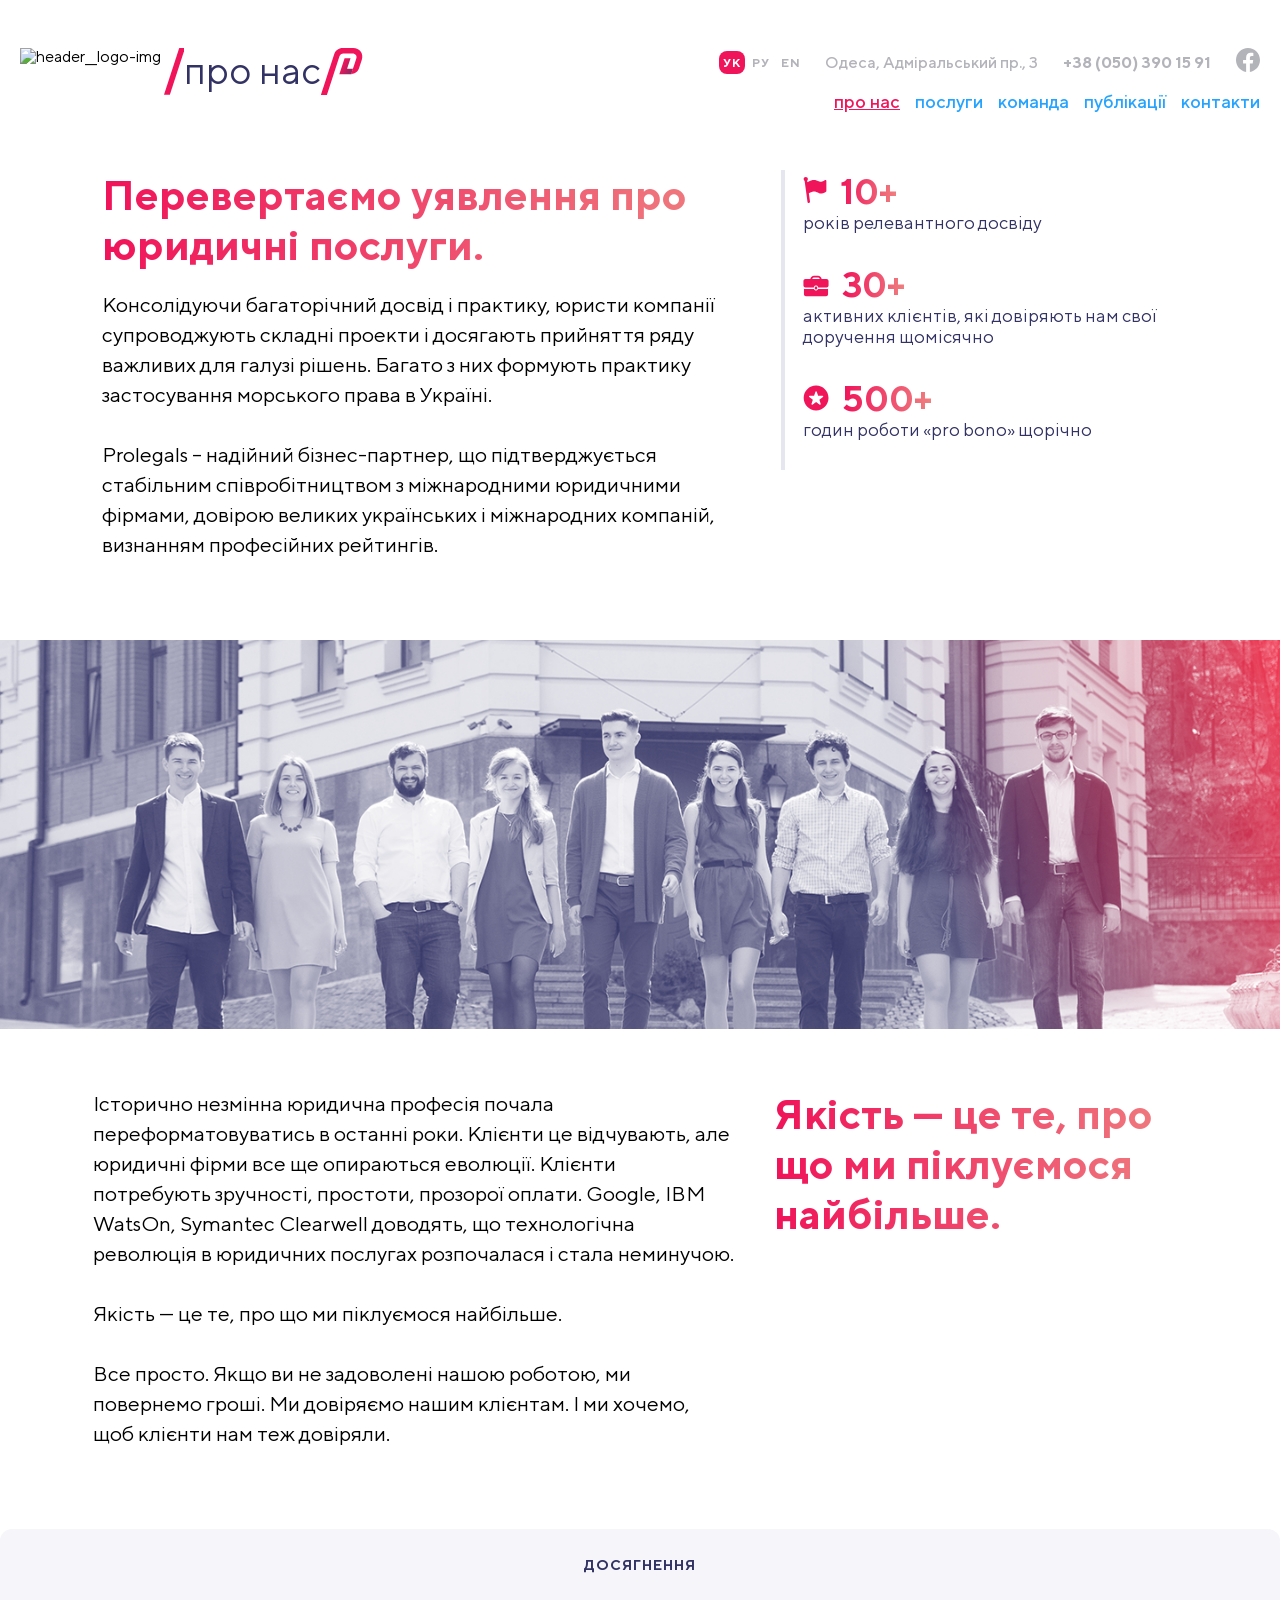
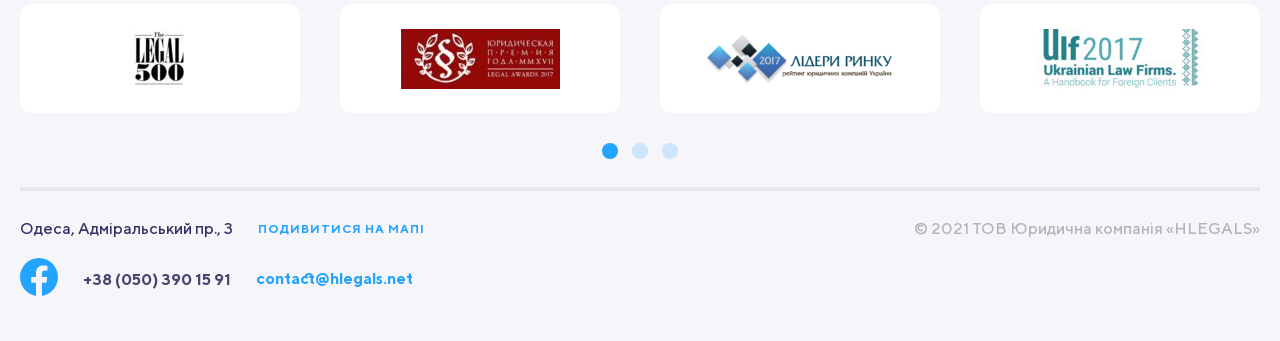
==== about.html @ 5c347036 "Заканчиваю archievments" ====
<!DOCTYPE html>
<html lang="zxx">

<head>
  <meta charset="UTF-8">
  <meta name="viewport" content="width=device-width, initial-scale=1.0">
  <meta http-equiv="X-UA-Compatible" content="ie=edge">
  <title>Hlegals servises</title>
  <link rel="stylesheet" href="assets/css/style.css">
  <link rel="shortcut icon" type="image/png" href="assets/img/favicon.svg">
</head>

<body>

  <header class="header header--second">
    <div class="container">
      <div class="header__grid header__grid--alt">
        <div class="header__logo header__logo--secondary">
          <a class="header__logo-link" href="index.html">
            <img class="header__logo-img" src="assets/img/Logo-header-second.svg" alt="header__logo-img">
          </a>
          <span class="header__logo-title header__logo-title--alt">про нас</span>
        </div>

        <nav class="header__actions actions">
          <div class="actions__lang">
            <a class="actions__lang-link actions__lang-link--active" href="#">УК</a>
            <a class="actions__lang-link actions__lang-link--alt" href="#">РУ</a>
            <a class="actions__lang-link actions__lang-link--alt" href="#">EN</a>
          </div>

          <address class="actions__address">
            <a class="actions__address-link actions__address-link--alt"
              href="https://www.google.com/maps?q=%D0%9E%D0%B4%D0%B5%D1%81%D0%B0,+%D0%90%D0%B4%D0%BC%D1%96%D1%80%D0%B0%D0%BB%D1%8C%D1%81%D1%8C%D0%BA%D0%B8%D0%B9+%D0%BF%D1%80.,+3&um=1&ie=UTF-8&sa=X&ved=2ahUKEwiUn9HohcD7AhVwQ0EAHQjmD-EQ_AUoAXoECAIQAw"
              target="_blank">Одеса,
              Адміральський пр., 3</a>
          </address>

          <div class="actions__phone">
            <a class="actions__phone-link actions__phone-link--alt" href="tel:+380503901591">+38 (050) 390 15 91</a>
          </div>

          <div class="actions__social">
            <a class="actions__social-link actions__social-link--alt" href="#">
              <svg width="24" height="24" viewBox="0 0 24 24" fill="none" xmlns="http://www.w3.org/2000/svg">
                <g clip-path="url(#clip0_40508_1544)">
                  <path class="actions__social-img" d=" M24 12.0733C24 5.40541 18.6274 0 12 0C5.37258 0 0 5.40541 0 12.0733C0 18.0995 4.38823 23.0943
                    10.125 24V15.5633H7.07813V12.0733H10.125V9.41343C10.125 6.38755 11.9165 4.71615 14.6576
                    4.71615C15.9705 4.71615 17.3438 4.95195 17.3438 4.95195V7.92313H15.8306C14.3399 7.92313 13.875
                    8.85379 13.875 9.80857V12.0733H17.2031L16.6711 15.5633H13.875V24C19.6118 23.0943 24 18.0995 24
                    12.0733Z" fill="#B3B3BA" />
                </g>
                <defs>
                  <clipPath id="clip0_40508_1544">
                    <rect width="24" height="24" fill="white" />
                  </clipPath>
                </defs>
              </svg>

            </a>
          </div>
        </nav>

        <nav class="header__navbar-menu navbar">
          <div class="navbar__burger">
            <span class="navbar__burger-row"></span>
            <span class="navbar__burger-row"></span>
            <span class="navbar__burger-row"></span>
          </div>

          <ul class="navbar__list navbar__list--secondary">
            <li class="navbar__item"><a class="navbar__link navbar__link--alt navbar__link--accent-alt" href="#">про
                нас</a></li>
            <li class="navbar__item"><a class="navbar__link navbar__link--alt" href="servise.html">послуги</a></li>
            <li class="navbar__item"><a class="navbar__link navbar__link--alt" href="#">команда</a></li>
            <li class="navbar__item"><a class="navbar__link navbar__link--alt" href="publication.html">публікації</a>
            </li>
            <li class="navbar__item"><a class="navbar__link navbar__link--alt" href="#">контакти</a></li>
          </ul>
        </nav>
      </div>

    </div>
  </header>

  <main class="main">

    <section class="team">

      <div class="team__experiense experiense-team">
        <div class="experiense-team__wrap-text">
          <h3 class="experiense-team__title">Перевертаємо уявлення про юридичні послуги.</h3>
          <p class="experiense-team__description">
            Консолідуючи багаторічний досвід і практику, юристи компанії супроводжують складні проекти і досягають
            прийняття ряду важливих для галузі рішень. Багато з них формують практику застосування морського права в
            Україні. <br> <br>
            Prolegals – надійний бізнес-партнер, що підтверджується стабільним співробітництвом з міжнародними
            юридичними
            фірмами, довірою великих українських і міжнародних компаній, визнанням професійних рейтингів.
          </p>
        </div>

        <div class="experiense-team__wrap-item">
          <div class="experiense-team__item">
            <img class="experiense-team__item-img" src="assets/img/experience-team-item-1.svg" alt="item-1">
            <span class="experiense-team__item-text">10+</span>
            <p class="experiense-team__item-description">років релевантного досвіду</p>
          </div>


          <div class="experiense-team__item">
            <img class="experiense-team__item-img" src="assets/img/experience-team-item-2.svg" alt="item-2">
            <span class="experiense-team__item-text">30+</span>
            <p class="experiense-team__item-description">активних клієнтів, які довіряють нам свої доручення щомісячно
            </p>
          </div>

          <div class="experiense-team__item">
            <img class="experiense-team__item-img" src="assets/img/experience-team-item-3.svg" alt="item-3">
            <span class="experiense-team__item-text">500+</span>
            <p class="experiense-team__item-description">годин роботи «pro bono» щорічно</p>
          </div>
        </div>
      </div>

      <div class="team__foto-box">
        <img class="team__foto" src="assets/img/team.png" alt="team">
        <h2 class="team__title">команда</h2>
      </div>
      <div class="team__text-box">
        <p class="team__description">Історично незмінна юридична професія почала переформатовуватись в останні роки.
          Клієнти це відчувають, але юридичні фірми все ще опираються еволюції. Клієнти потребують зручності, простоти,
          прозорої оплати. Google, IBM WatsОn, Symantec Clearwell доводять, що технологічна революція в юридичних
          послугах
          розпочалася і стала неминучою. <br><br>
          Якість — це те, про що ми піклуємося найбільше. <br><br>
          Все просто. Якщо ви не задоволені нашою роботою, ми повернемо гроші. Ми довіряємо нашим клієнтам. І ми хочемо,
          щоб клієнти нам теж довіряли.</p>
        <h3 class="team__text">Якість — це те, про що ми піклуємося найбільше.</h3>
      </div class="team__text-box">

    </section>

    <section class="archievments">
      <div class="container">
        <h2 class="archievments__title">Досягнення</h2>
        <div class="archievments__item-box">
          <div class="archievments__item">
            <img class="archievments__logo" src="assets/img/archievments-logo-1.png" alt="">
          </div>

          <div class="archievments__item">
            <img class="archievments__logo" src="assets/img/archievments-logo-2.png" alt="">
          </div>

          <div class="archievments__item">
            <img class="archievments__logo" src="assets/img/archievments-logo-3.png" alt="">
          </div>

          <div class="archievments__item">
            <img class="archievments__logo" src="assets/img/archievments-logo-4.png" alt="">
          </div>
        </div>

        <div class="archievments__slider slider__indicators slider__indicators--alt">
          <div class="slider__indicator  active"></div>
          <div class="slider__indicator"></div>
          <div class="slider__indicator"></div>
        </div>


      </div>
    </section>
  </main>

  <footer class="footer">
    <div class="container footer__container">
      <div class="footer__contacts-wrap">
        <address class="footer__contacts">
          <p class="footer__adress"><span class="footer__adress-title">Одеса</span>, Адміральський пр., 3</p>
          <a class="footer__adress-link"
            href="https://www.google.com/maps?q=%D0%9E%D0%B4%D0%B5%D1%81%D0%B0,+%D0%90%D0%B4%D0%BC%D1%96%D1%80%D0%B0%D0%BB%D1%8C%D1%81%D1%8C%D0%BA%D0%B8%D0%B9+%D0%BF%D1%80.,+3&um=1&ie=UTF-8&sa=X&ved=2ahUKEwiUn9HohcD7AhVwQ0EAHQjmD-EQ_AUoAXoECAIQAw"
            target="_blank">Подивитися
            на мапі</a>
        </address>

        <div class="footer__contacts-second">
          <div class="footer__social">
            <a class="footer__social-link" href="#">
              <svg width="38" height="38" viewBox="0 0 38 38" fill="none" xmlns="http://www.w3.org/2000/svg">
                <g clip-path="url(#clip0_40086_1484)">
                  <path class="footer__social-img"
                    d="M38 19.1161C38 8.55857 29.4934 0 19 0C8.50658 0 0 8.55857 0 19.1161C0 28.6575 6.94803 36.5659 16.0312 38V24.6419H11.207V19.1161H16.0312V14.9046C16.0312 10.1136 18.8678 7.46723 23.2078 7.46723C25.2866 7.46723 27.4609 7.84059 27.4609 7.84059V12.545H25.0651C22.7048 12.545 21.9688 14.0185 21.9688 15.5302V19.1161H27.2383L26.3959 24.6419H21.9688V38C31.052 36.5659 38 28.6575 38 19.1161Z"
                    fill="#24A3FF" />
                </g>
                <defs>
                  <clipPath id="clip0_40086_1484">
                    <rect width="38" height="38" fill="white" />
                  </clipPath>
                </defs>
              </svg>
            </a>
          </div>
          <div class="footer__phone">
            <a class="footer__phone-link" href="tel:+380503901591">+38 (050) 390 15 91</a>
          </div>
          <div class="footer__email">
            <a class="footer__email-link" href="mailto:contact@hlegals.net">contact@hlegals.net</a>
          </div>
        </div>
      </div>

      <p class="footer__copyright">© 2021 ТОВ Юридична компанія «HLEGALS»</p>
    </div>
  </footer>

  <script src="https://ajax.googleapis.com/ajax/libs/jquery/3.6.1/jquery.min.js"></script>
  <script src="assets/js/main.js"></script>

</body>

</html>
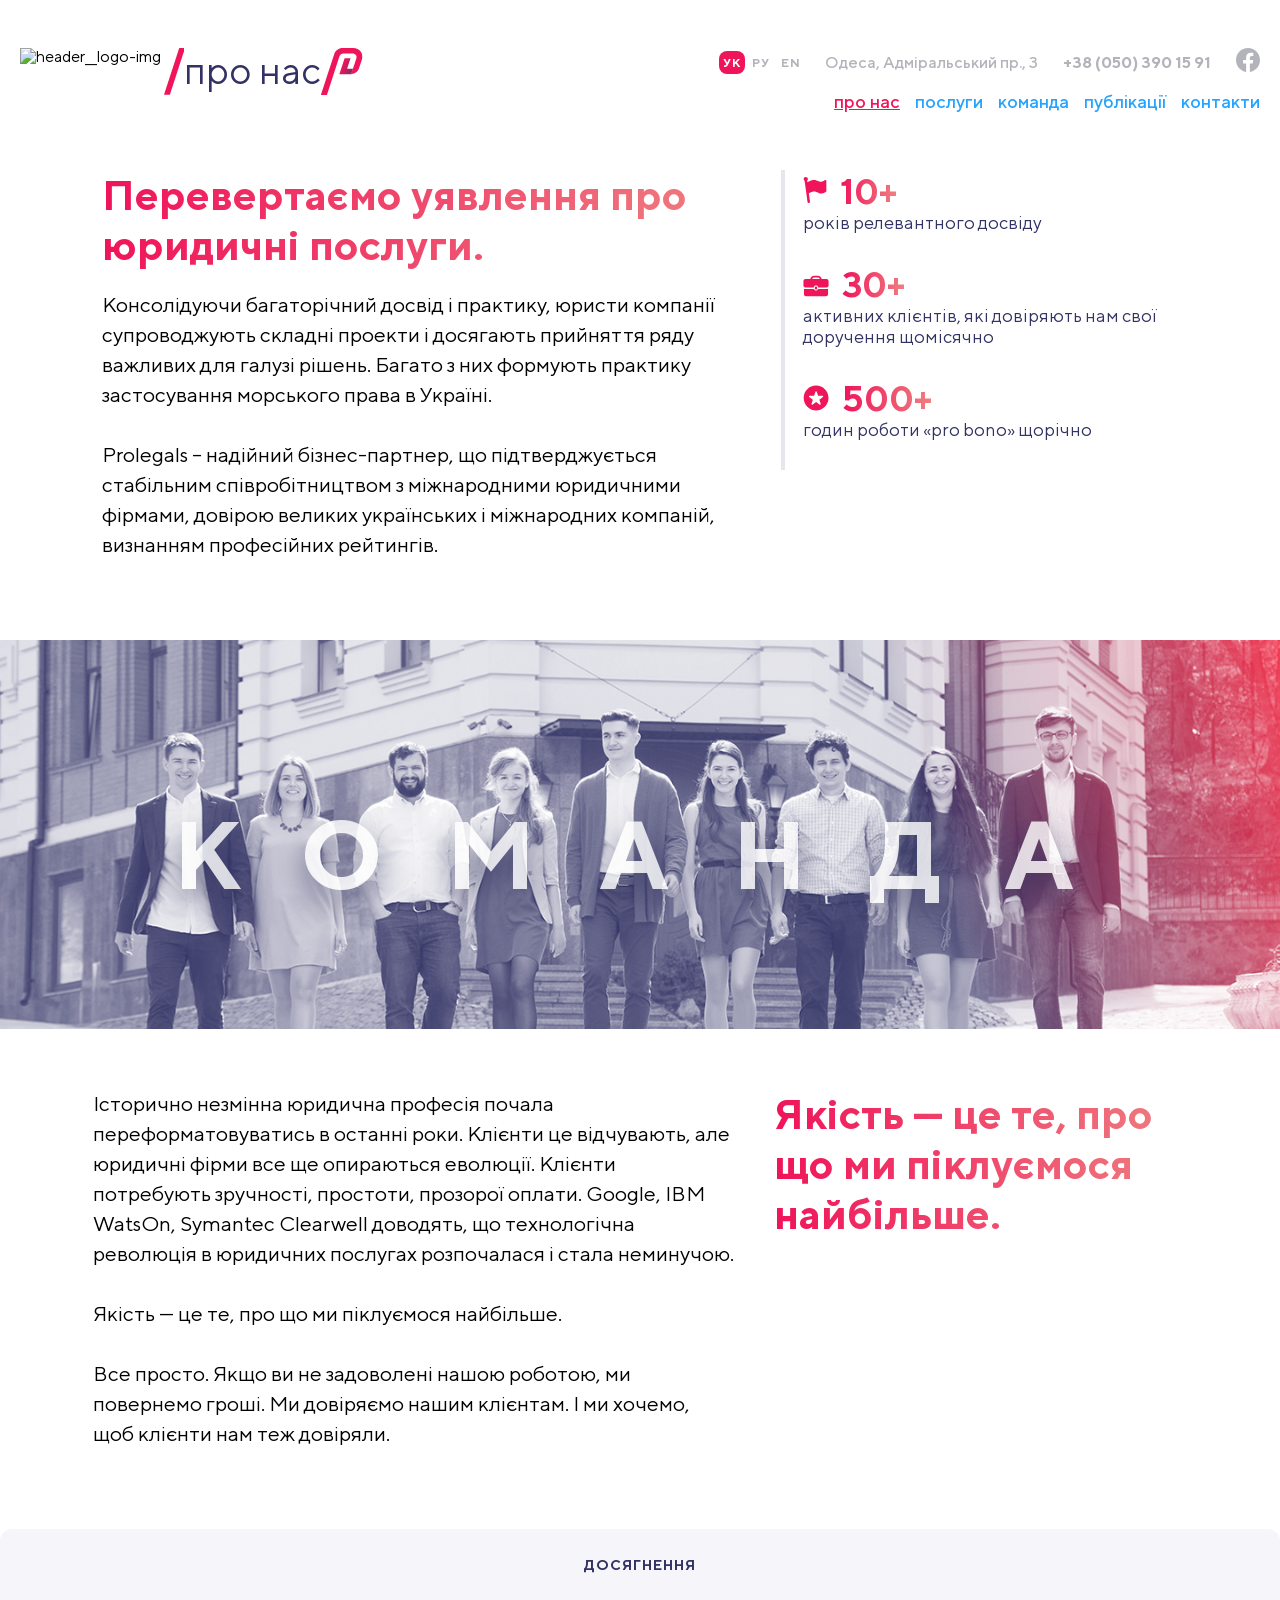
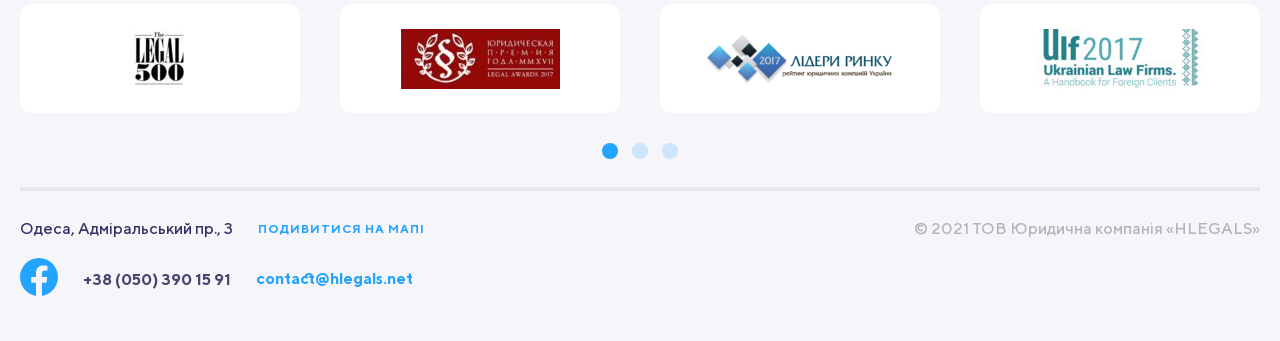
==== commit b33f214c: "Сделал contacts без карты" ====
--- a/about.html
+++ b/about.html
@@ -72,10 +72,10 @@
             <li class="navbar__item"><a class="navbar__link navbar__link--alt navbar__link--accent-alt" href="#">про
                 нас</a></li>
             <li class="navbar__item"><a class="navbar__link navbar__link--alt" href="servise.html">послуги</a></li>
-            <li class="navbar__item"><a class="navbar__link navbar__link--alt" href="#">команда</a></li>
+            <li class="navbar__item"><a class="navbar__link navbar__link--alt" href="team.html">команда</a></li>
             <li class="navbar__item"><a class="navbar__link navbar__link--alt" href="publication.html">публікації</a>
             </li>
-            <li class="navbar__item"><a class="navbar__link navbar__link--alt" href="#">контакти</a></li>
+            <li class="navbar__item"><a class="navbar__link navbar__link--alt" href="contacts.html">контакти</a></li>
           </ul>
         </nav>
       </div>
@@ -85,9 +85,9 @@
 
   <main class="main">
 
-    <section class="team">
-
-      <div class="team__experiense experiense-team">
+    <section class="about">
+
+      <div class="about__experiense experiense-team">
         <div class="experiense-team__wrap-text">
           <h3 class="experiense-team__title">Перевертаємо уявлення про юридичні послуги.</h3>
           <p class="experiense-team__description">
@@ -123,12 +123,12 @@
         </div>
       </div>
 
-      <div class="team__foto-box">
-        <img class="team__foto" src="assets/img/team.png" alt="team">
-        <h2 class="team__title">команда</h2>
-      </div>
-      <div class="team__text-box">
-        <p class="team__description">Історично незмінна юридична професія почала переформатовуватись в останні роки.
+      <div class="about__foto-box">
+        <img class="about__foto" src="assets/img/team.png" alt="team">
+        <h2 class="about__title">команда</h2>
+      </div>
+      <div class="about__text-box">
+        <p class="about__description">Історично незмінна юридична професія почала переформатовуватись в останні роки.
           Клієнти це відчувають, але юридичні фірми все ще опираються еволюції. Клієнти потребують зручності, простоти,
           прозорої оплати. Google, IBM WatsОn, Symantec Clearwell доводять, що технологічна революція в юридичних
           послугах
@@ -136,8 +136,8 @@
           Якість — це те, про що ми піклуємося найбільше. <br><br>
           Все просто. Якщо ви не задоволені нашою роботою, ми повернемо гроші. Ми довіряємо нашим клієнтам. І ми хочемо,
           щоб клієнти нам теж довіряли.</p>
-        <h3 class="team__text">Якість — це те, про що ми піклуємося найбільше.</h3>
-      </div class="team__text-box">
+        <h3 class="about__text">Якість — це те, про що ми піклуємося найбільше.</h3>
+      </div class="about__text-box">
 
     </section>
 
@@ -215,7 +215,7 @@
   </footer>
 
   <script src="https://ajax.googleapis.com/ajax/libs/jquery/3.6.1/jquery.min.js"></script>
-  <script src="assets/js/main.js"></script>
+  <script src="assets/js/main-alt.js"></script>
 
 </body>
 
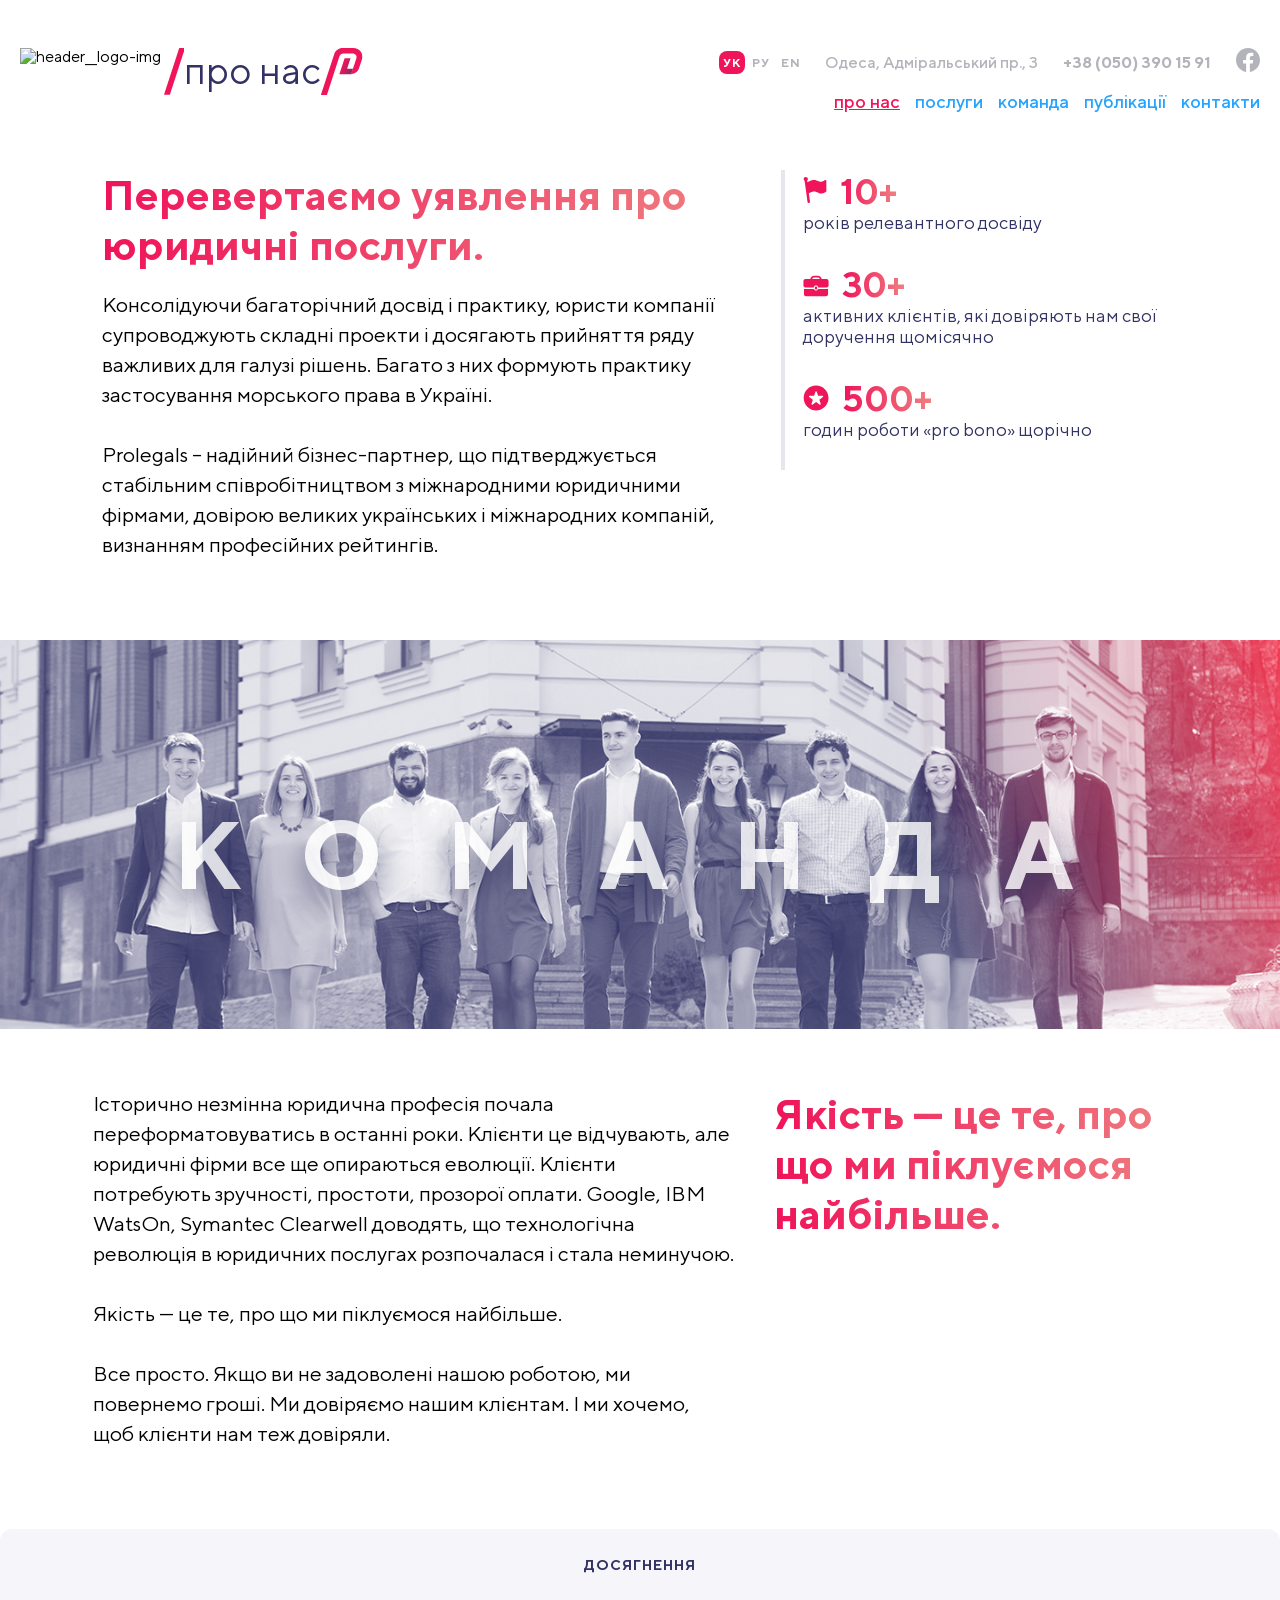
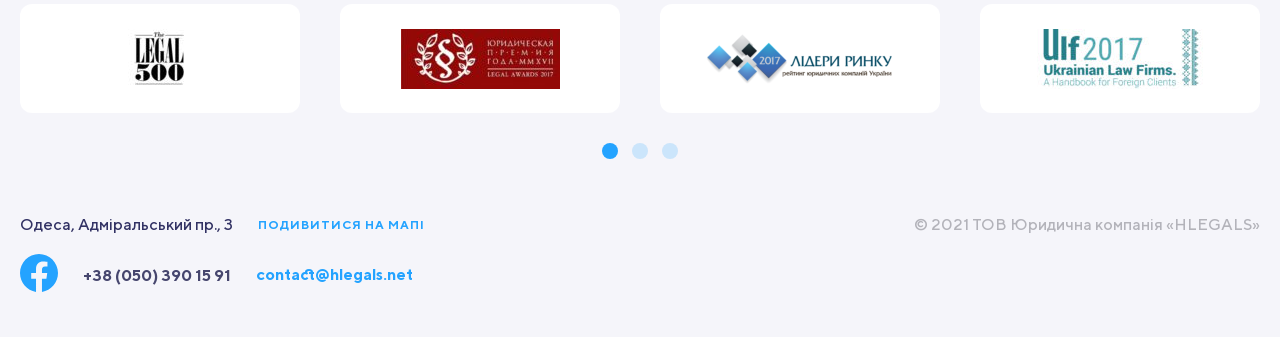
==== commit 358e0309: "Подправил активности в форме" ====
--- a/about.html
+++ b/about.html
@@ -174,11 +174,11 @@
   </main>
 
   <footer class="footer">
-    <div class="container footer__container">
+    <div class="container footer__container footer__container--alt">
       <div class="footer__contacts-wrap">
         <address class="footer__contacts">
           <p class="footer__adress"><span class="footer__adress-title">Одеса</span>, Адміральський пр., 3</p>
-          <a class="footer__adress-link"
+          <a class="footer__adress-link adress-link"
             href="https://www.google.com/maps?q=%D0%9E%D0%B4%D0%B5%D1%81%D0%B0,+%D0%90%D0%B4%D0%BC%D1%96%D1%80%D0%B0%D0%BB%D1%8C%D1%81%D1%8C%D0%BA%D0%B8%D0%B9+%D0%BF%D1%80.,+3&um=1&ie=UTF-8&sa=X&ved=2ahUKEwiUn9HohcD7AhVwQ0EAHQjmD-EQ_AUoAXoECAIQAw"
             target="_blank">Подивитися
             на мапі</a>
@@ -202,10 +202,10 @@
             </a>
           </div>
           <div class="footer__phone">
-            <a class="footer__phone-link" href="tel:+380503901591">+38 (050) 390 15 91</a>
+            <a class="footer__phone-link phone-link" href="tel:+380503901591">+38 (050) 390 15 91</a>
           </div>
           <div class="footer__email">
-            <a class="footer__email-link" href="mailto:contact@hlegals.net">contact@hlegals.net</a>
+            <a class="footer__email-link email-link" href="mailto:contact@hlegals.net">contact@hlegals.net</a>
           </div>
         </div>
       </div>
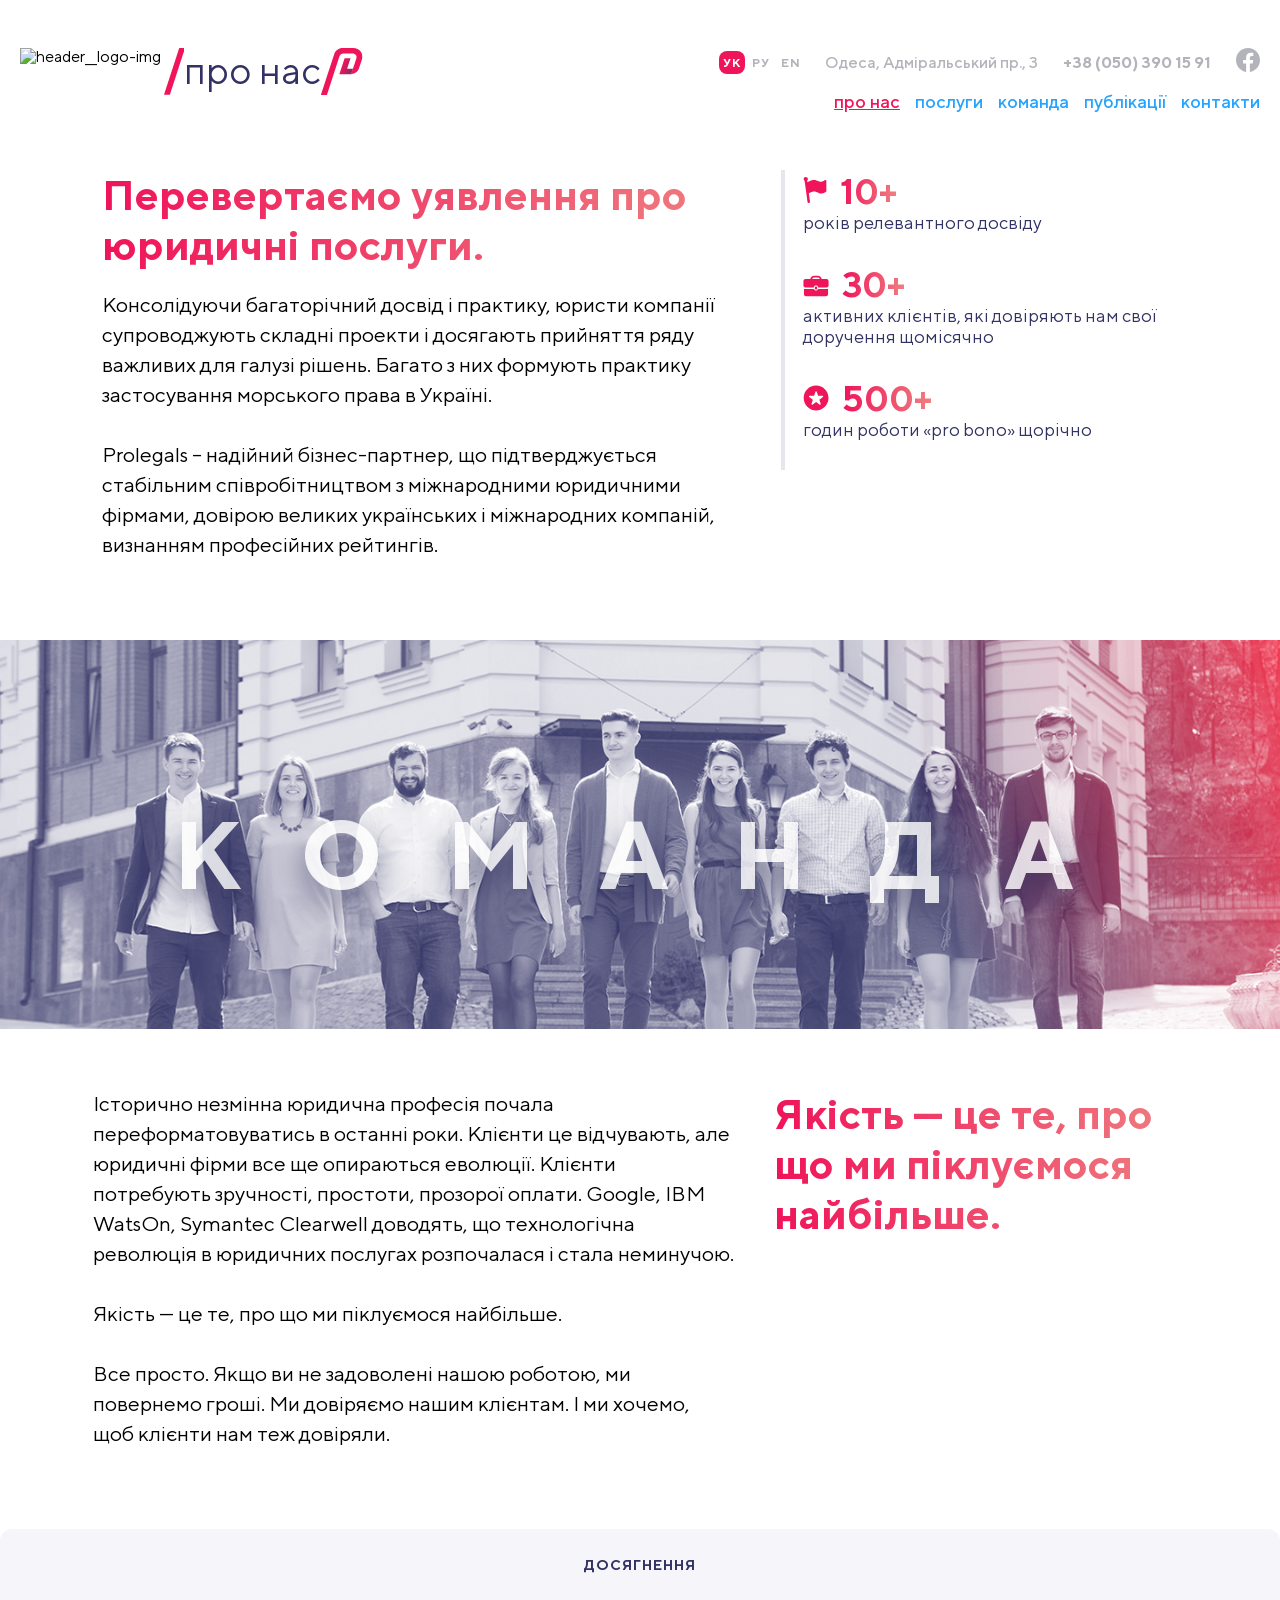
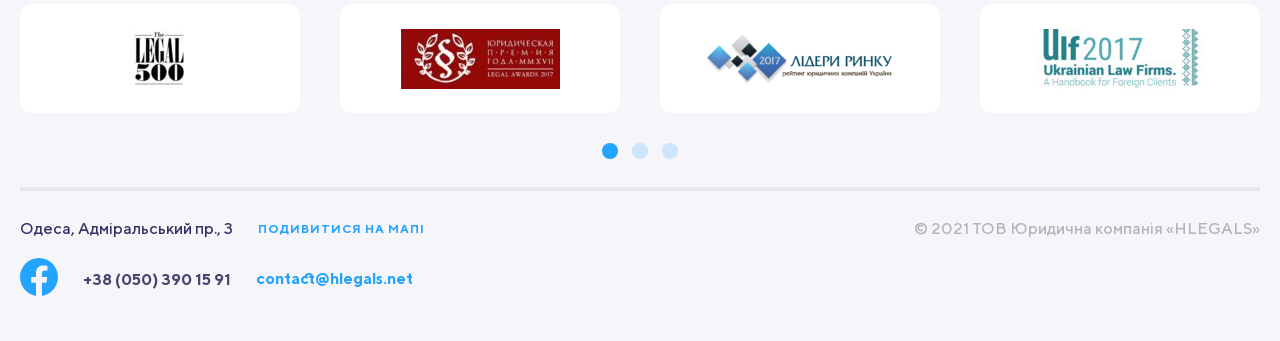
==== commit 35987d62: "Испрвил ошибку с border footer" ====
--- a/about.html
+++ b/about.html
@@ -174,7 +174,7 @@
   </main>
 
   <footer class="footer">
-    <div class="container footer__container footer__container--alt">
+    <div class="container footer__container">
       <div class="footer__contacts-wrap">
         <address class="footer__contacts">
           <p class="footer__adress"><span class="footer__adress-title">Одеса</span>, Адміральський пр., 3</p>
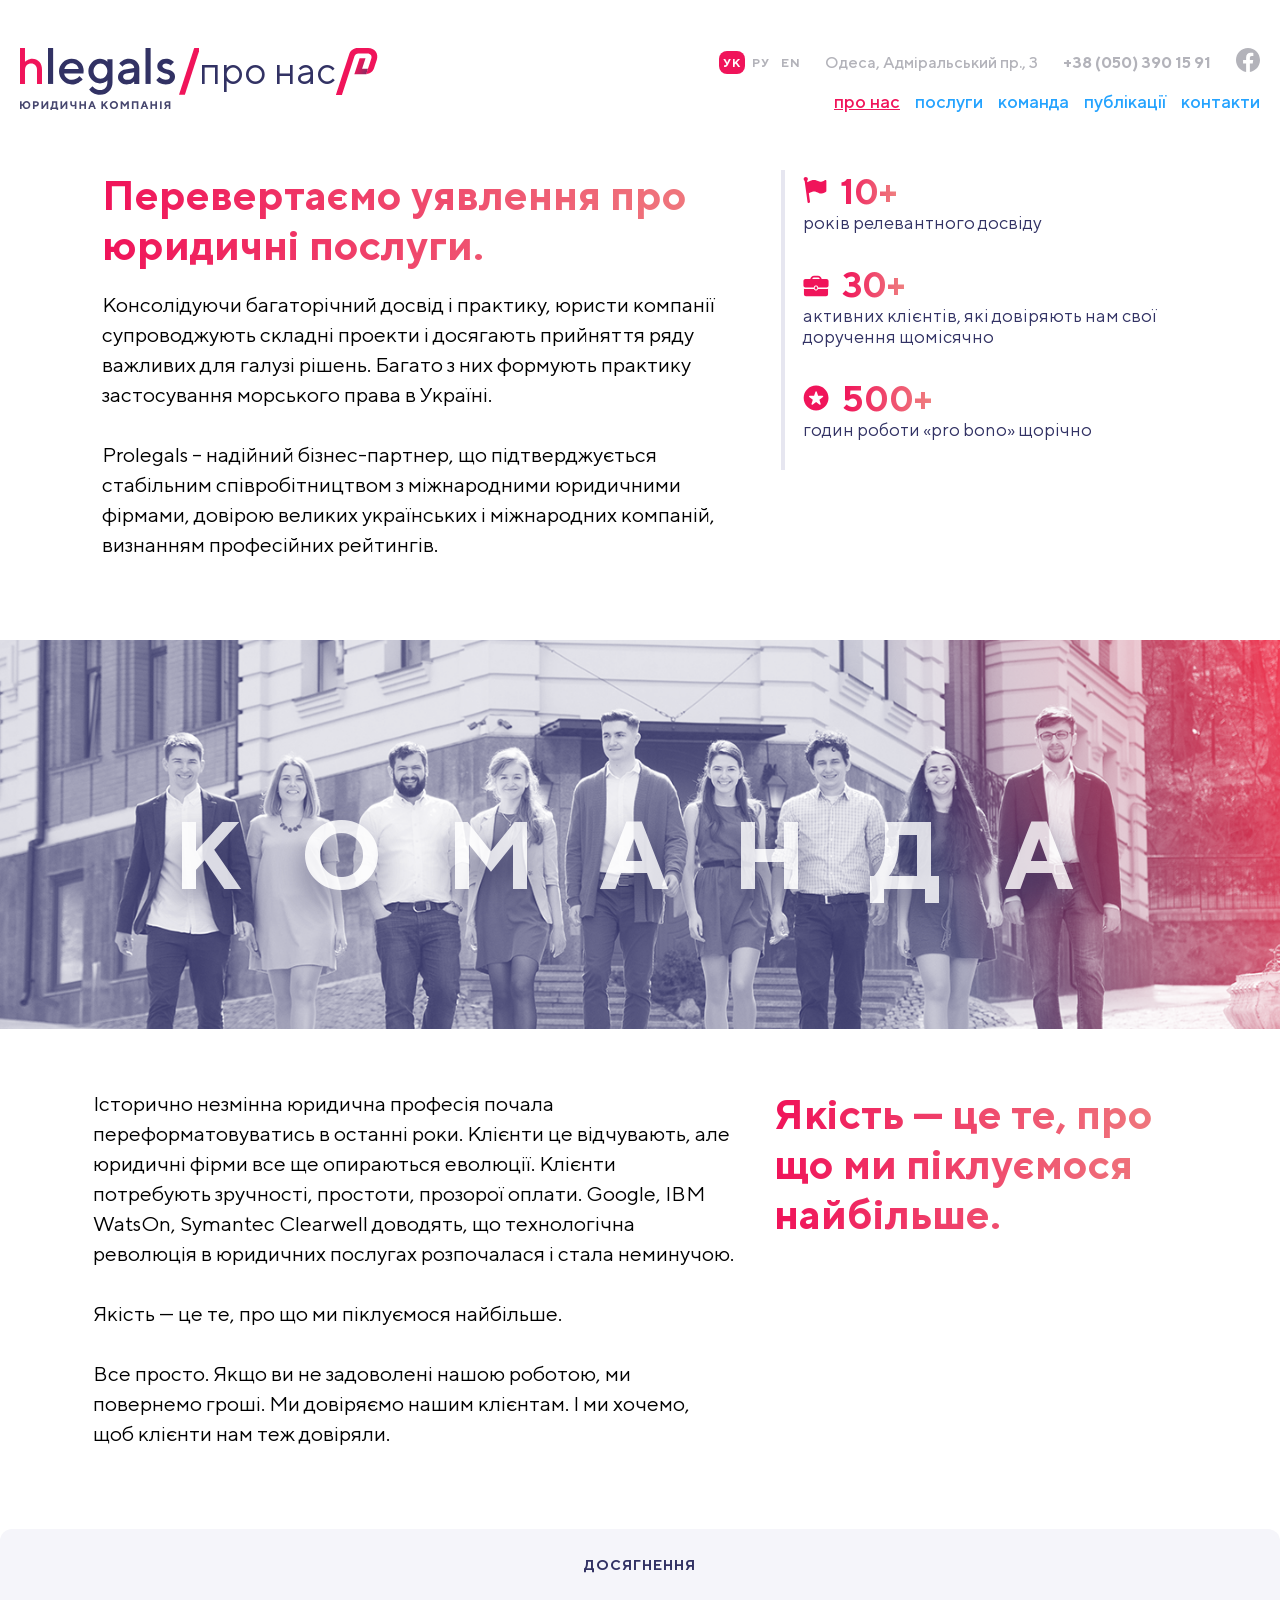
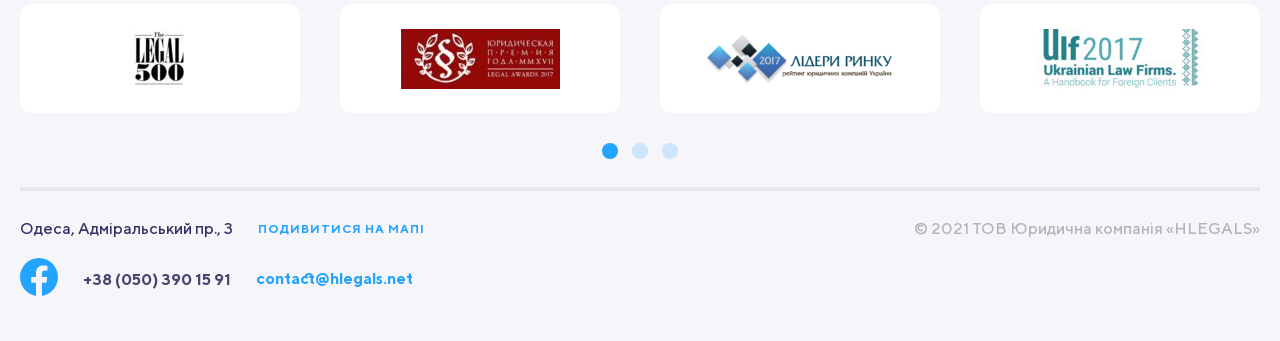
==== commit d5623539: "Исправил проблему с логотипом" ====
--- a/about.html
+++ b/about.html
@@ -17,7 +17,7 @@
       <div class="header__grid header__grid--alt">
         <div class="header__logo header__logo--secondary">
           <a class="header__logo-link" href="index.html">
-            <img class="header__logo-img" src="assets/img/Logo-header-second.svg" alt="header__logo-img">
+            <img class="header__logo-img" src="assets/img/logo-header-second.svg" alt="header__logo-img">
           </a>
           <span class="header__logo-title header__logo-title--alt">про нас</span>
         </div>
@@ -144,28 +144,54 @@
     <section class="archievments">
       <div class="container">
         <h2 class="archievments__title">Досягнення</h2>
-        <div class="archievments__item-box">
-          <div class="archievments__item">
-            <img class="archievments__logo" src="assets/img/archievments-logo-1.png" alt="">
-          </div>
-
-          <div class="archievments__item">
-            <img class="archievments__logo" src="assets/img/archievments-logo-2.png" alt="">
-          </div>
-
-          <div class="archievments__item">
-            <img class="archievments__logo" src="assets/img/archievments-logo-3.png" alt="">
-          </div>
-
-          <div class="archievments__item">
-            <img class="archievments__logo" src="assets/img/archievments-logo-4.png" alt="">
-          </div>
-        </div>
-
-        <div class="archievments__slider slider__indicators slider__indicators--alt">
-          <div class="slider__indicator  active"></div>
-          <div class="slider__indicator"></div>
-          <div class="slider__indicator"></div>
+
+        <div class="slider-alt active">
+          <div class="archievments__item-box">
+
+            <div class="archievments__item ">
+              <img class="archievments__logo" src="assets/img/archievments-logo-1.png" alt="">
+            </div>
+
+            <div class="archievments__item">
+              <img class="archievments__logo" src="assets/img/archievments-logo-2.png" alt="">
+            </div>
+
+            <div class="archievments__item">
+              <img class="archievments__logo" src="assets/img/archievments-logo-3.png" alt="">
+            </div>
+
+            <div class="archievments__item">
+              <img class="archievments__logo" src="assets/img/archievments-logo-4.png" alt="">
+            </div>
+          </div>
+        </div>
+
+        <div class="slider-alt">
+          <div class="archievments__item-box">
+
+            <div class="archievments__item">
+              <img class="archievments__logo" src="assets/img/archievments-logo-2.png" alt="">
+            </div>
+
+            <div class="archievments__item">
+              <img class="archievments__logo" src="assets/img/archievments-logo-3.png" alt="">
+            </div>
+
+            <div class="archievments__item">
+              <img class="archievments__logo" src="assets/img/archievments-logo-4.png" alt="">
+            </div>
+
+            <div class="archievments__item ">
+              <img class="archievments__logo" src="assets/img/archievments-logo-1.png" alt="">
+            </div>
+
+          </div>
+        </div>
+
+        <div class="slider-alt__indicators-alt">
+          <div class="slider-alt__indicator-alt active"></div>
+          <div class="slider-alt__indicator-alt"></div>
+          <div class="slider-alt__indicator-alt"></div>
         </div>
 
 
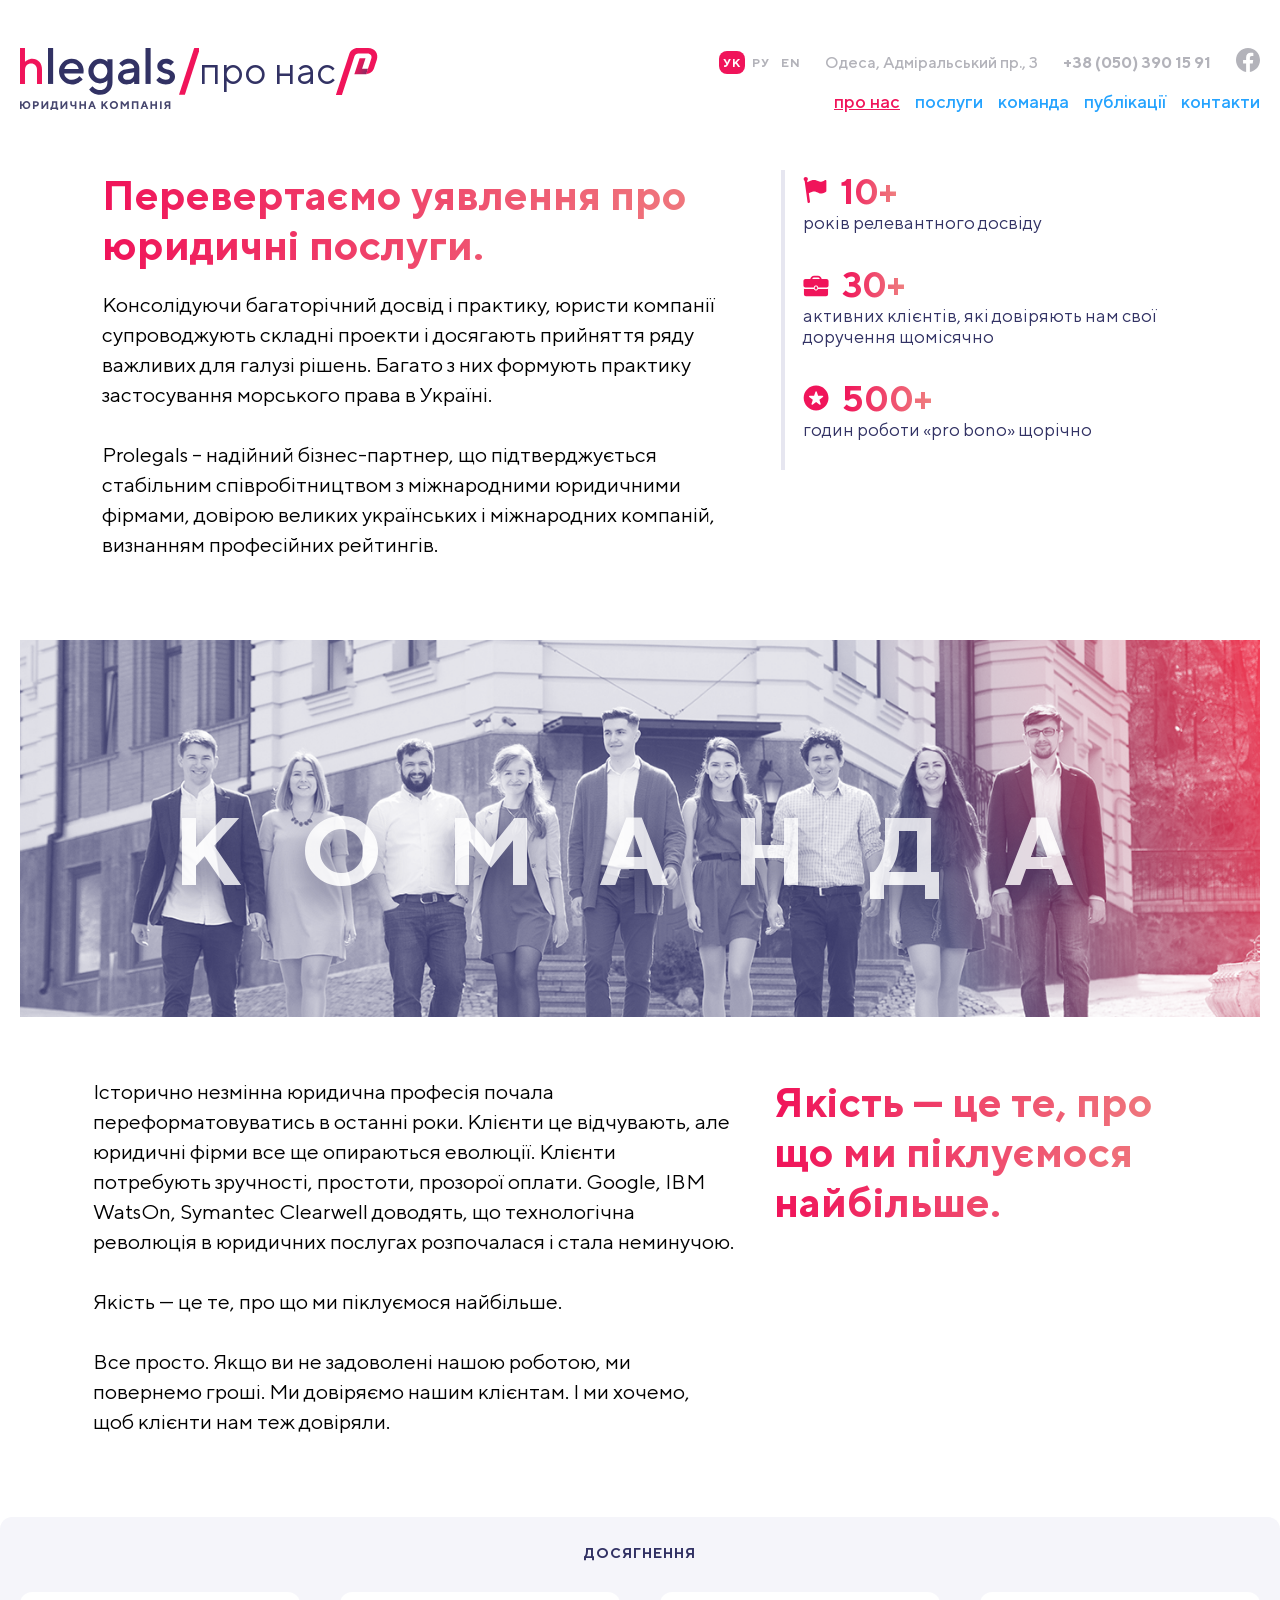
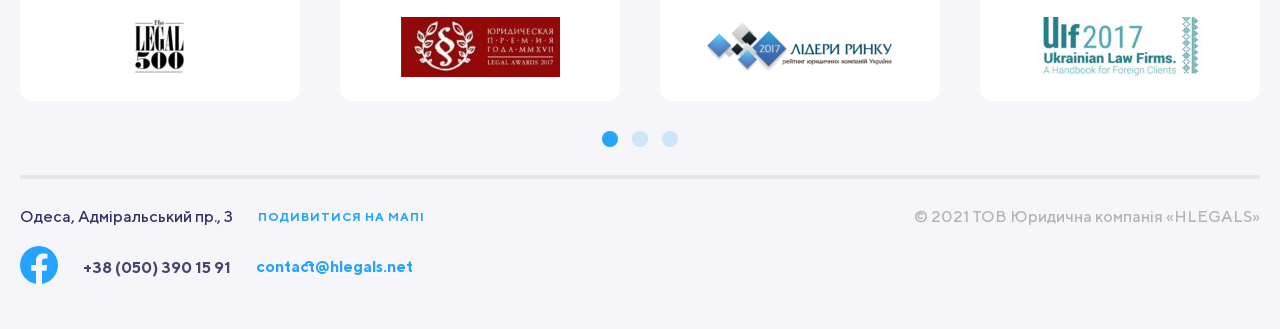
==== commit 8f61237d: "Fixed bugs" ====
--- a/about.html
+++ b/about.html
@@ -1,248 +1,248 @@
-<!DOCTYPE html>
-<html lang="zxx">
-
-<head>
-  <meta charset="UTF-8">
-  <meta name="viewport" content="width=device-width, initial-scale=1.0">
-  <meta http-equiv="X-UA-Compatible" content="ie=edge">
-  <title>Hlegals servises</title>
-  <link rel="stylesheet" href="assets/css/style.css">
-  <link rel="shortcut icon" type="image/png" href="assets/img/favicon.svg">
-</head>
-
-<body>
-
-  <header class="header header--second">
-    <div class="container">
-      <div class="header__grid header__grid--alt">
-        <div class="header__logo header__logo--secondary">
-          <a class="header__logo-link" href="index.html">
-            <img class="header__logo-img" src="assets/img/logo-header-second.svg" alt="header__logo-img">
-          </a>
-          <span class="header__logo-title header__logo-title--alt">про нас</span>
-        </div>
-
-        <nav class="header__actions actions">
-          <div class="actions__lang">
-            <a class="actions__lang-link actions__lang-link--active" href="#">УК</a>
-            <a class="actions__lang-link actions__lang-link--alt" href="#">РУ</a>
-            <a class="actions__lang-link actions__lang-link--alt" href="#">EN</a>
-          </div>
-
-          <address class="actions__address">
-            <a class="actions__address-link actions__address-link--alt"
-              href="https://www.google.com/maps?q=%D0%9E%D0%B4%D0%B5%D1%81%D0%B0,+%D0%90%D0%B4%D0%BC%D1%96%D1%80%D0%B0%D0%BB%D1%8C%D1%81%D1%8C%D0%BA%D0%B8%D0%B9+%D0%BF%D1%80.,+3&um=1&ie=UTF-8&sa=X&ved=2ahUKEwiUn9HohcD7AhVwQ0EAHQjmD-EQ_AUoAXoECAIQAw"
-              target="_blank">Одеса,
-              Адміральський пр., 3</a>
-          </address>
-
-          <div class="actions__phone">
-            <a class="actions__phone-link actions__phone-link--alt" href="tel:+380503901591">+38 (050) 390 15 91</a>
-          </div>
-
-          <div class="actions__social">
-            <a class="actions__social-link actions__social-link--alt" href="#">
-              <svg width="24" height="24" viewBox="0 0 24 24" fill="none" xmlns="http://www.w3.org/2000/svg">
-                <g clip-path="url(#clip0_40508_1544)">
-                  <path class="actions__social-img" d=" M24 12.0733C24 5.40541 18.6274 0 12 0C5.37258 0 0 5.40541 0 12.0733C0 18.0995 4.38823 23.0943
-                    10.125 24V15.5633H7.07813V12.0733H10.125V9.41343C10.125 6.38755 11.9165 4.71615 14.6576
-                    4.71615C15.9705 4.71615 17.3438 4.95195 17.3438 4.95195V7.92313H15.8306C14.3399 7.92313 13.875
-                    8.85379 13.875 9.80857V12.0733H17.2031L16.6711 15.5633H13.875V24C19.6118 23.0943 24 18.0995 24
-                    12.0733Z" fill="#B3B3BA" />
-                </g>
-                <defs>
-                  <clipPath id="clip0_40508_1544">
-                    <rect width="24" height="24" fill="white" />
-                  </clipPath>
-                </defs>
-              </svg>
-
-            </a>
-          </div>
-        </nav>
-
-        <nav class="header__navbar-menu navbar">
-          <div class="navbar__burger">
-            <span class="navbar__burger-row"></span>
-            <span class="navbar__burger-row"></span>
-            <span class="navbar__burger-row"></span>
-          </div>
-
-          <ul class="navbar__list navbar__list--secondary">
-            <li class="navbar__item"><a class="navbar__link navbar__link--alt navbar__link--accent-alt" href="#">про
-                нас</a></li>
-            <li class="navbar__item"><a class="navbar__link navbar__link--alt" href="servise.html">послуги</a></li>
-            <li class="navbar__item"><a class="navbar__link navbar__link--alt" href="team.html">команда</a></li>
-            <li class="navbar__item"><a class="navbar__link navbar__link--alt" href="publication.html">публікації</a>
-            </li>
-            <li class="navbar__item"><a class="navbar__link navbar__link--alt" href="contacts.html">контакти</a></li>
-          </ul>
-        </nav>
-      </div>
-
-    </div>
-  </header>
-
-  <main class="main">
-
-    <section class="about">
-
-      <div class="about__experiense experiense-team">
-        <div class="experiense-team__wrap-text">
-          <h3 class="experiense-team__title">Перевертаємо уявлення про юридичні послуги.</h3>
-          <p class="experiense-team__description">
-            Консолідуючи багаторічний досвід і практику, юристи компанії супроводжують складні проекти і досягають
-            прийняття ряду важливих для галузі рішень. Багато з них формують практику застосування морського права в
-            Україні. <br> <br>
-            Prolegals – надійний бізнес-партнер, що підтверджується стабільним співробітництвом з міжнародними
-            юридичними
-            фірмами, довірою великих українських і міжнародних компаній, визнанням професійних рейтингів.
-          </p>
-        </div>
-
-        <div class="experiense-team__wrap-item">
-          <div class="experiense-team__item">
-            <img class="experiense-team__item-img" src="assets/img/experience-team-item-1.svg" alt="item-1">
-            <span class="experiense-team__item-text">10+</span>
-            <p class="experiense-team__item-description">років релевантного досвіду</p>
-          </div>
-
-
-          <div class="experiense-team__item">
-            <img class="experiense-team__item-img" src="assets/img/experience-team-item-2.svg" alt="item-2">
-            <span class="experiense-team__item-text">30+</span>
-            <p class="experiense-team__item-description">активних клієнтів, які довіряють нам свої доручення щомісячно
-            </p>
-          </div>
-
-          <div class="experiense-team__item">
-            <img class="experiense-team__item-img" src="assets/img/experience-team-item-3.svg" alt="item-3">
-            <span class="experiense-team__item-text">500+</span>
-            <p class="experiense-team__item-description">годин роботи «pro bono» щорічно</p>
-          </div>
-        </div>
-      </div>
-
-      <div class="about__foto-box">
-        <img class="about__foto" src="assets/img/team.png" alt="team">
-        <h2 class="about__title">команда</h2>
-      </div>
-      <div class="about__text-box">
-        <p class="about__description">Історично незмінна юридична професія почала переформатовуватись в останні роки.
-          Клієнти це відчувають, але юридичні фірми все ще опираються еволюції. Клієнти потребують зручності, простоти,
-          прозорої оплати. Google, IBM WatsОn, Symantec Clearwell доводять, що технологічна революція в юридичних
-          послугах
-          розпочалася і стала неминучою. <br><br>
-          Якість — це те, про що ми піклуємося найбільше. <br><br>
-          Все просто. Якщо ви не задоволені нашою роботою, ми повернемо гроші. Ми довіряємо нашим клієнтам. І ми хочемо,
-          щоб клієнти нам теж довіряли.</p>
-        <h3 class="about__text">Якість — це те, про що ми піклуємося найбільше.</h3>
-      </div class="about__text-box">
-
-    </section>
-
-    <section class="archievments">
-      <div class="container">
-        <h2 class="archievments__title">Досягнення</h2>
-
-        <div class="slider-alt active">
-          <div class="archievments__item-box">
-
-            <div class="archievments__item ">
-              <img class="archievments__logo" src="assets/img/archievments-logo-1.png" alt="">
-            </div>
-
-            <div class="archievments__item">
-              <img class="archievments__logo" src="assets/img/archievments-logo-2.png" alt="">
-            </div>
-
-            <div class="archievments__item">
-              <img class="archievments__logo" src="assets/img/archievments-logo-3.png" alt="">
-            </div>
-
-            <div class="archievments__item">
-              <img class="archievments__logo" src="assets/img/archievments-logo-4.png" alt="">
-            </div>
-          </div>
-        </div>
-
-        <div class="slider-alt">
-          <div class="archievments__item-box">
-
-            <div class="archievments__item">
-              <img class="archievments__logo" src="assets/img/archievments-logo-2.png" alt="">
-            </div>
-
-            <div class="archievments__item">
-              <img class="archievments__logo" src="assets/img/archievments-logo-3.png" alt="">
-            </div>
-
-            <div class="archievments__item">
-              <img class="archievments__logo" src="assets/img/archievments-logo-4.png" alt="">
-            </div>
-
-            <div class="archievments__item ">
-              <img class="archievments__logo" src="assets/img/archievments-logo-1.png" alt="">
-            </div>
-
-          </div>
-        </div>
-
-        <div class="slider-alt__indicators-alt">
-          <div class="slider-alt__indicator-alt active"></div>
-          <div class="slider-alt__indicator-alt"></div>
-          <div class="slider-alt__indicator-alt"></div>
-        </div>
-
-
-      </div>
-    </section>
-  </main>
-
-  <footer class="footer">
-    <div class="container footer__container">
-      <div class="footer__contacts-wrap">
-        <address class="footer__contacts">
-          <p class="footer__adress"><span class="footer__adress-title">Одеса</span>, Адміральський пр., 3</p>
-          <a class="footer__adress-link adress-link"
-            href="https://www.google.com/maps?q=%D0%9E%D0%B4%D0%B5%D1%81%D0%B0,+%D0%90%D0%B4%D0%BC%D1%96%D1%80%D0%B0%D0%BB%D1%8C%D1%81%D1%8C%D0%BA%D0%B8%D0%B9+%D0%BF%D1%80.,+3&um=1&ie=UTF-8&sa=X&ved=2ahUKEwiUn9HohcD7AhVwQ0EAHQjmD-EQ_AUoAXoECAIQAw"
-            target="_blank">Подивитися
-            на мапі</a>
-        </address>
-
-        <div class="footer__contacts-second">
-          <div class="footer__social">
-            <a class="footer__social-link" href="#">
-              <svg width="38" height="38" viewBox="0 0 38 38" fill="none" xmlns="http://www.w3.org/2000/svg">
-                <g clip-path="url(#clip0_40086_1484)">
-                  <path class="footer__social-img"
-                    d="M38 19.1161C38 8.55857 29.4934 0 19 0C8.50658 0 0 8.55857 0 19.1161C0 28.6575 6.94803 36.5659 16.0312 38V24.6419H11.207V19.1161H16.0312V14.9046C16.0312 10.1136 18.8678 7.46723 23.2078 7.46723C25.2866 7.46723 27.4609 7.84059 27.4609 7.84059V12.545H25.0651C22.7048 12.545 21.9688 14.0185 21.9688 15.5302V19.1161H27.2383L26.3959 24.6419H21.9688V38C31.052 36.5659 38 28.6575 38 19.1161Z"
-                    fill="#24A3FF" />
-                </g>
-                <defs>
-                  <clipPath id="clip0_40086_1484">
-                    <rect width="38" height="38" fill="white" />
-                  </clipPath>
-                </defs>
-              </svg>
-            </a>
-          </div>
-          <div class="footer__phone">
-            <a class="footer__phone-link phone-link" href="tel:+380503901591">+38 (050) 390 15 91</a>
-          </div>
-          <div class="footer__email">
-            <a class="footer__email-link email-link" href="mailto:contact@hlegals.net">contact@hlegals.net</a>
-          </div>
-        </div>
-      </div>
-
-      <p class="footer__copyright">© 2021 ТОВ Юридична компанія «HLEGALS»</p>
-    </div>
-  </footer>
-
-  <script src="https://ajax.googleapis.com/ajax/libs/jquery/3.6.1/jquery.min.js"></script>
-  <script src="assets/js/main-alt.js"></script>
-
-</body>
-
+<!DOCTYPE html>
+<html lang="zxx">
+
+<head>
+  <meta charset="UTF-8">
+  <meta name="viewport" content="width=device-width, initial-scale=1.0">
+  <meta http-equiv="X-UA-Compatible" content="ie=edge">
+  <title>Hlegals servises</title>
+  <link rel="stylesheet" href="assets/css/style.css">
+  <link rel="shortcut icon" type="image/png" href="assets/img/favicon.svg">
+</head>
+
+<body>
+
+  <header class="header header--second">
+    <div class="container">
+      <div class="header__grid header__grid--alt">
+        <div class="header__logo header__logo--secondary">
+          <a class="header__logo-link" href="index.html">
+            <img class="header__logo-img" src="assets/img/logo-header-second.svg" alt="header__logo-img">
+          </a>
+          <span class="header__logo-title header__logo-title--alt">про нас</span>
+        </div>
+
+        <nav class="header__actions actions">
+          <div class="actions__lang">
+            <a class="actions__lang-link actions__lang-link--active" href="#">УК</a>
+            <a class="actions__lang-link actions__lang-link--alt" href="#">РУ</a>
+            <a class="actions__lang-link actions__lang-link--alt" href="#">EN</a>
+          </div>
+
+          <address class="actions__address">
+            <a class="actions__address-link actions__address-link--alt"
+              href="https://www.google.com/maps?q=%D0%9E%D0%B4%D0%B5%D1%81%D0%B0,+%D0%90%D0%B4%D0%BC%D1%96%D1%80%D0%B0%D0%BB%D1%8C%D1%81%D1%8C%D0%BA%D0%B8%D0%B9+%D0%BF%D1%80.,+3&um=1&ie=UTF-8&sa=X&ved=2ahUKEwiUn9HohcD7AhVwQ0EAHQjmD-EQ_AUoAXoECAIQAw"
+              target="_blank">Одеса,
+              Адміральський пр., 3</a>
+          </address>
+
+          <div class="actions__phone">
+            <a class="actions__phone-link actions__phone-link--alt" href="tel:+380503901591">+38 (050) 390 15 91</a>
+          </div>
+
+          <div class="actions__social">
+            <a class="actions__social-link actions__social-link--alt" href="#">
+              <svg width="24" height="24" viewBox="0 0 24 24" fill="none" xmlns="http://www.w3.org/2000/svg">
+                <g clip-path="url(#clip0_40508_1544)">
+                  <path class="actions__social-img" d=" M24 12.0733C24 5.40541 18.6274 0 12 0C5.37258 0 0 5.40541 0 12.0733C0 18.0995 4.38823 23.0943
+                    10.125 24V15.5633H7.07813V12.0733H10.125V9.41343C10.125 6.38755 11.9165 4.71615 14.6576
+                    4.71615C15.9705 4.71615 17.3438 4.95195 17.3438 4.95195V7.92313H15.8306C14.3399 7.92313 13.875
+                    8.85379 13.875 9.80857V12.0733H17.2031L16.6711 15.5633H13.875V24C19.6118 23.0943 24 18.0995 24
+                    12.0733Z" fill="#B3B3BA" />
+                </g>
+                <defs>
+                  <clipPath id="clip0_40508_1544">
+                    <rect width="24" height="24" fill="white" />
+                  </clipPath>
+                </defs>
+              </svg>
+
+            </a>
+          </div>
+        </nav>
+
+        <nav class="header__navbar-menu navbar">
+          <div class="navbar__burger">
+            <span class="navbar__burger-row"></span>
+            <span class="navbar__burger-row"></span>
+            <span class="navbar__burger-row"></span>
+          </div>
+
+          <ul class="navbar__list navbar__list--secondary">
+            <li class="navbar__item"><a class="navbar__link navbar__link--alt navbar__link--accent-alt" href="#">про
+                нас</a></li>
+            <li class="navbar__item"><a class="navbar__link navbar__link--alt" href="servise.html">послуги</a></li>
+            <li class="navbar__item"><a class="navbar__link navbar__link--alt" href="team.html">команда</a></li>
+            <li class="navbar__item"><a class="navbar__link navbar__link--alt" href="publication.html">публікації</a>
+            </li>
+            <li class="navbar__item"><a class="navbar__link navbar__link--alt" href="contacts.html">контакти</a></li>
+          </ul>
+        </nav>
+      </div>
+
+    </div>
+  </header>
+
+  <main class="main">
+
+    <section class="about">
+
+      <div class="about__experiense experiense-team">
+        <div class="experiense-team__wrap-text">
+          <h3 class="experiense-team__title">Перевертаємо уявлення про юридичні послуги.</h3>
+          <p class="experiense-team__description">
+            Консолідуючи багаторічний досвід і практику, юристи компанії супроводжують складні проекти і досягають
+            прийняття ряду важливих для галузі рішень. Багато з них формують практику застосування морського права в
+            Україні. <br> <br>
+            Prolegals – надійний бізнес-партнер, що підтверджується стабільним співробітництвом з міжнародними
+            юридичними
+            фірмами, довірою великих українських і міжнародних компаній, визнанням професійних рейтингів.
+          </p>
+        </div>
+
+        <div class="experiense-team__wrap-item">
+          <div class="experiense-team__item">
+            <img class="experiense-team__item-img" src="assets/img/experience-team-item-1.svg" alt="item-1">
+            <span class="experiense-team__item-text">10+</span>
+            <p class="experiense-team__item-description">років релевантного досвіду</p>
+          </div>
+
+
+          <div class="experiense-team__item">
+            <img class="experiense-team__item-img" src="assets/img/experience-team-item-2.svg" alt="item-2">
+            <span class="experiense-team__item-text">30+</span>
+            <p class="experiense-team__item-description">активних клієнтів, які довіряють нам свої доручення щомісячно
+            </p>
+          </div>
+
+          <div class="experiense-team__item">
+            <img class="experiense-team__item-img" src="assets/img/experience-team-item-3.svg" alt="item-3">
+            <span class="experiense-team__item-text">500+</span>
+            <p class="experiense-team__item-description">годин роботи «pro bono» щорічно</p>
+          </div>
+        </div>
+      </div>
+
+      <div class="about__foto-box">
+        <img class="about__foto" src="assets/img/team.png" alt="team">
+        <h2 class="about__title">команда</h2>
+      </div>
+      <div class="about__text-box">
+        <p class="about__description">Історично незмінна юридична професія почала переформатовуватись в останні роки.
+          Клієнти це відчувають, але юридичні фірми все ще опираються еволюції. Клієнти потребують зручності, простоти,
+          прозорої оплати. Google, IBM WatsОn, Symantec Clearwell доводять, що технологічна революція в юридичних
+          послугах
+          розпочалася і стала неминучою. <br><br>
+          Якість — це те, про що ми піклуємося найбільше. <br><br>
+          Все просто. Якщо ви не задоволені нашою роботою, ми повернемо гроші. Ми довіряємо нашим клієнтам. І ми хочемо,
+          щоб клієнти нам теж довіряли.</p>
+        <h3 class="about__text">Якість — це те, про що ми піклуємося найбільше.</h3>
+      </div class="about__text-box">
+
+    </section>
+
+    <section class="archievments">
+      <div class="container">
+        <h2 class="archievments__title">Досягнення</h2>
+
+        <div class="slider-alt active">
+          <div class="archievments__item-box">
+
+            <div class="archievments__item ">
+              <img class="archievments__logo" src="assets/img/archievments-logo-1.png" alt="">
+            </div>
+
+            <div class="archievments__item">
+              <img class="archievments__logo" src="assets/img/archievments-logo-2.png" alt="">
+            </div>
+
+            <div class="archievments__item">
+              <img class="archievments__logo" src="assets/img/archievments-logo-3.png" alt="">
+            </div>
+
+            <div class="archievments__item">
+              <img class="archievments__logo" src="assets/img/archievments-logo-4.png" alt="">
+            </div>
+          </div>
+        </div>
+
+        <div class="slider-alt">
+          <div class="archievments__item-box">
+
+            <div class="archievments__item">
+              <img class="archievments__logo" src="assets/img/archievments-logo-2.png" alt="">
+            </div>
+
+            <div class="archievments__item">
+              <img class="archievments__logo" src="assets/img/archievments-logo-3.png" alt="">
+            </div>
+
+            <div class="archievments__item">
+              <img class="archievments__logo" src="assets/img/archievments-logo-4.png" alt="">
+            </div>
+
+            <div class="archievments__item ">
+              <img class="archievments__logo" src="assets/img/archievments-logo-1.png" alt="">
+            </div>
+
+          </div>
+        </div>
+
+        <div class="slider-alt__indicators-alt">
+          <div class="slider-alt__indicator-alt active"></div>
+          <div class="slider-alt__indicator-alt"></div>
+          <div class="slider-alt__indicator-alt"></div>
+        </div>
+
+
+      </div>
+    </section>
+  </main>
+
+  <footer class="footer">
+    <div class="container footer__container">
+      <div class="footer__contacts-wrap">
+        <address class="footer__contacts">
+          <p class="footer__adress"><span class="footer__adress-title">Одеса</span>, Адміральський пр., 3</p>
+          <a class="footer__adress-link adress-link"
+            href="https://www.google.com/maps?q=%D0%9E%D0%B4%D0%B5%D1%81%D0%B0,+%D0%90%D0%B4%D0%BC%D1%96%D1%80%D0%B0%D0%BB%D1%8C%D1%81%D1%8C%D0%BA%D0%B8%D0%B9+%D0%BF%D1%80.,+3&um=1&ie=UTF-8&sa=X&ved=2ahUKEwiUn9HohcD7AhVwQ0EAHQjmD-EQ_AUoAXoECAIQAw"
+            target="_blank">Подивитися
+            на мапі</a>
+        </address>
+
+        <div class="footer__contacts-second">
+          <div class="footer__social">
+            <a class="footer__social-link" href="#">
+              <svg width="38" height="38" viewBox="0 0 38 38" fill="none" xmlns="http://www.w3.org/2000/svg">
+                <g clip-path="url(#clip0_40086_1484)">
+                  <path class="footer__social-img"
+                    d="M38 19.1161C38 8.55857 29.4934 0 19 0C8.50658 0 0 8.55857 0 19.1161C0 28.6575 6.94803 36.5659 16.0312 38V24.6419H11.207V19.1161H16.0312V14.9046C16.0312 10.1136 18.8678 7.46723 23.2078 7.46723C25.2866 7.46723 27.4609 7.84059 27.4609 7.84059V12.545H25.0651C22.7048 12.545 21.9688 14.0185 21.9688 15.5302V19.1161H27.2383L26.3959 24.6419H21.9688V38C31.052 36.5659 38 28.6575 38 19.1161Z"
+                    fill="#24A3FF" />
+                </g>
+                <defs>
+                  <clipPath id="clip0_40086_1484">
+                    <rect width="38" height="38" fill="white" />
+                  </clipPath>
+                </defs>
+              </svg>
+            </a>
+          </div>
+          <div class="footer__phone">
+            <a class="footer__phone-link phone-link" href="tel:+380503901591">+38 (050) 390 15 91</a>
+          </div>
+          <div class="footer__email">
+            <a class="footer__email-link email-link" href="mailto:contact@hlegals.net">contact@hlegals.net</a>
+          </div>
+        </div>
+      </div>
+
+      <p class="footer__copyright">© 2021 ТОВ Юридична компанія «HLEGALS»</p>
+    </div>
+  </footer>
+
+  <script src="https://ajax.googleapis.com/ajax/libs/jquery/3.6.1/jquery.min.js"></script>
+  <script src="assets/js/main-alt.js"></script>
+
+</body>
+
 </html>
